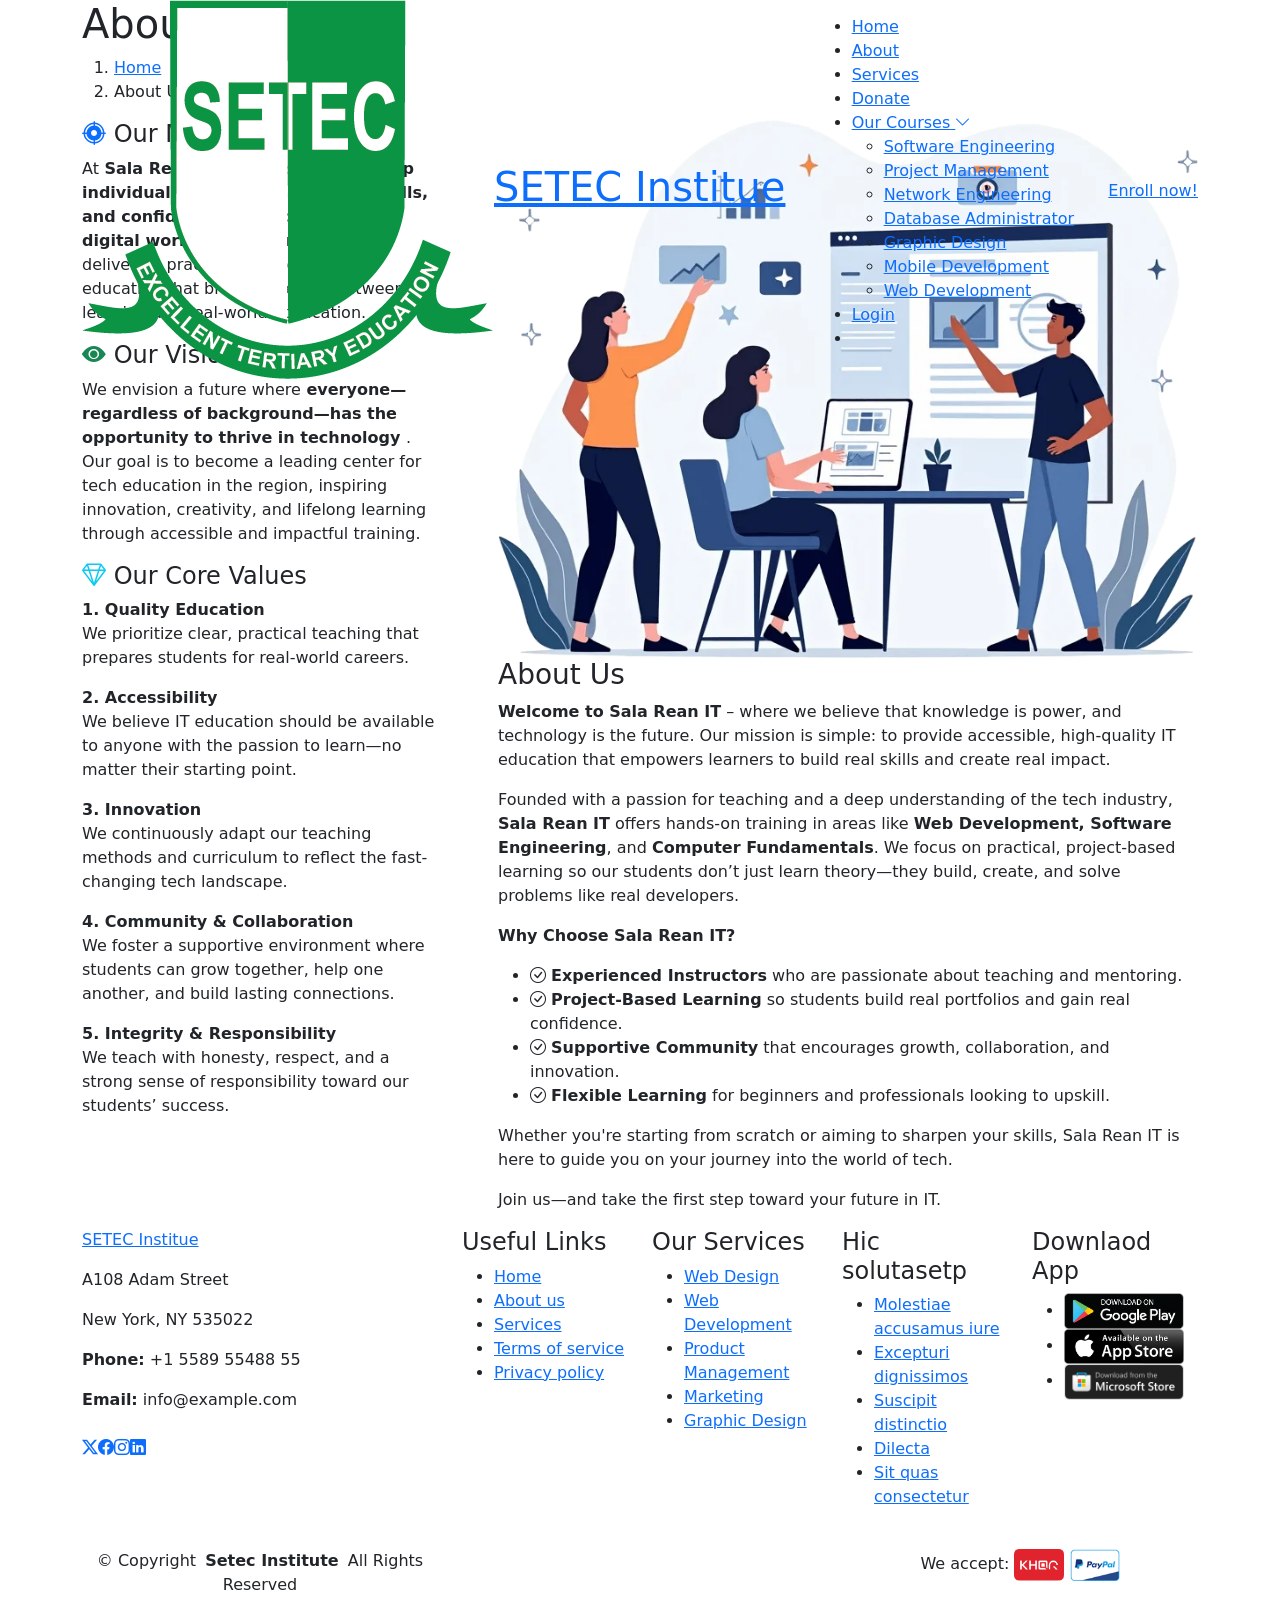
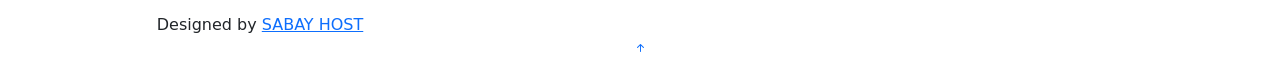
==== about.html @ 12ad705a "about.html: add about page" ====
<!DOCTYPE html>
<html lang="en">

<head>
  <meta charset="utf-8">
  <meta content="width=device-width, initial-scale=1.0" name="viewport">
  <title>Service Details - iLanding Bootstrap Template</title>
  <meta name="description" content="">
  <meta name="keywords" content="">

  <!-- Favicons -->
  <link href="assets/img/favicon.png" rel="icon">
  <link href="assets/img/apple-touch-icon.png" rel="apple-touch-icon">

  <!-- Fonts -->
  <link href="https://fonts.googleapis.com" rel="preconnect">
  <link href="https://fonts.gstatic.com" rel="preconnect" crossorigin>
  <link
    href="https://fonts.googleapis.com/css2?family=Roboto:ital,wght@0,100;0,300;0,400;0,500;0,700;0,900;1,100;1,300;1,400;1,500;1,700;1,900&family=Inter:wght@100;200;300;400;500;600;700;800;900&family=Nunito:ital,wght@0,200;0,300;0,400;0,500;0,600;0,700;0,800;0,900;1,200;1,300;1,400;1,500;1,600;1,700;1,800;1,900&display=swap"
    rel="stylesheet">

  <!-- Vendor CSS Files -->
  <link href="assets/vendor/bootstrap/css/bootstrap.min.css" rel="stylesheet">
  <link href="assets/vendor/bootstrap-icons/bootstrap-icons.css" rel="stylesheet">
  <link href="assets/vendor/aos/aos.css" rel="stylesheet">
  <link href="assets/vendor/glightbox/css/glightbox.min.css" rel="stylesheet">
  <link href="assets/vendor/swiper/swiper-bundle.min.css" rel="stylesheet">

  <!-- Main CSS File -->
  <link href="assets/css/main.css" rel="stylesheet">
  <link href="assets/css/project.css" rel="stylesheet" />

  <!-- =======================================================
  * Template Name: iLanding
  * Template URL: https://bootstrapmade.com/ilanding-bootstrap-landing-page-template/
  * Updated: Nov 12 2024 with Bootstrap v5.3.3
  * Author: BootstrapMade.com
  * License: https://bootstrapmade.com/license/
  ======================================================== -->
</head>

<body class="service-details-page">

  <header></header>

  <main class="main service-details section">
    <div class="page-title light-background">
      <div class="container">
        <h1>About Us</h1>
        <nav class="breadcrumbs">
          <ol>
            <li><a href="/">Home</a></li>
            <li class="current">About Us</li>
          </ol>
        </nav>
      </div>
    </div>

    <section id="service-details" class="service-details section">
      <div class="container">
        <div class="row gy-5">
          <div class="col-lg-4 aos-init aos-animate" data-aos="fade-up" data-aos-delay="100">
            <div class="service-box">
              <h4><i class="bi bi-crosshair2 text-primary"></i> Our Mission</h4>
              <div class="services-list">
                <p>
                  At<b> Sala Rean IT</b>, our mission is to <b>equip individuals
                    with the knowledge, skills, and confidence to succeed in the
                    digital world</b>. We are committed to delivering practical,
                  high-quality IT education that bridges the gap between
                  learning and real-world application.
                </p>
              </div>
            </div>

            <div class="service-box">
              <h4><i class="bi bi-eye-fill text-success"></i> Our Vision</h4>
              <div class="services-list">
                <p>
                  We envision a future where<b> everyone—regardless of background—has the opportunity to
                    thrive in technology
                  </b>. Our goal is to become a leading center for tech education in the
                  region, inspiring innovation, creativity, and lifelong
                  learning through accessible and impactful training.
                </p>
              </div>
            </div>
            <div class="service-box">
              <h4><i class="bi bi-gem text-info"></i> Our Core Values</h4>
              <div class="services-list">
                <p><b> 1. Quality Education</b> <br>
                  We prioritize clear, practical teaching that prepares students for real-world careers.
                </p>
                <p><b> 2. Accessibility</b> <br>
                  We believe IT education should be available to anyone with the passion to learn—no matter their
                  starting point.
                </p>
                <p><b> 3. Innovation</b> <br>
                  We continuously adapt our teaching methods and curriculum to reflect the fast-changing tech landscape.
                </p>
                <p><b> 4. Community &amp; Collaboration</b> <br>
                  We foster a supportive environment where students can grow together, help one another, and build
                  lasting connections.
                </p>
                <p><b> 5. Integrity &amp; Responsibility</b> <br>
                  We teach with honesty, respect, and a strong sense of responsibility toward our students’ success.
                </p>
              </div>
            </div>
          </div>

          <div class="col-lg-8 ps-lg-5 aos-init aos-animate" data-aos="fade-up" data-aos-delay="200"><img
              src="assets/img/illustration-1.webp" alt="" class="img-fluid services-img">
            <h3>About Us</h3>
            <p><b>Welcome to Sala Rean IT</b> – where we believe that knowledge is power, and technology is the future.
              Our mission is simple: to provide accessible, high-quality IT education that empowers learners to build
              real skills and create real impact.
            </p>
            <p>
              Founded with a passion for teaching and a deep understanding of the tech industry,
              <b> Sala Rean IT</b> offers hands-on training in areas like <b>Web Development, Software Engineering</b>,
              and <b>Computer Fundamentals</b>. We focus on practical, project-based learning
              so our students don’t just learn theory—they build, create, and solve problems like real developers.
            </p>
            <p class="fw-semibold">
              Why Choose Sala Rean IT?
            </p>
            <ul>
              <li><i class="bi bi-check-circle"></i> <span><b>Experienced Instructors</b> who are passionate about
                  teaching and mentoring. </span></li>
              <li><i class="bi bi-check-circle"></i> <span><b>Project-Based Learning</b> so students build real
                  portfolios and gain real confidence.</span></li>
              <li><i class="bi bi-check-circle"></i> <span><b>Supportive Community</b> that encourages growth,
                  collaboration, and innovation.</span></li>
              <li><i class="bi bi-check-circle"></i> <span><b>Flexible Learning</b> for beginners and professionals
                  looking to upskill.</span></li>
            </ul>
            <p>
              Whether you're starting from scratch or aiming to sharpen your skills, Sala Rean IT is here to guide you
              on your journey into the world of tech.
            </p>
            <p>
              Join us—and take the first step toward your future in IT.
            </p>
          </div>
        </div>
      </div>
    </section>
  </main>

  <footer></footer>

  <!-- Scroll Top -->
  <a href="#" id="scroll-top" class="scroll-top d-flex align-items-center justify-content-center"><i
      class="bi bi-arrow-up-short"></i></a>

  <!-- Vendor JS Files -->
  <script src="assets/vendor/bootstrap/js/bootstrap.bundle.min.js"></script>
  <script src="assets/vendor/php-email-form/validate.js"></script>
  <script src="assets/vendor/aos/aos.js"></script>
  <script src="assets/vendor/glightbox/js/glightbox.min.js"></script>
  <script src="assets/vendor/swiper/swiper-bundle.min.js"></script>
  <script src="assets/vendor/purecounter/purecounter_vanilla.js"></script>

  <!-- Main JS File -->
  <script src="assets/js/main.js"></script>
  <script type="module" src="components/component.js"></script>

</body>

</html>
---- assets/css/main.css ----
/**
* Template Name: iLanding
* Template URL: https://bootstrapmade.com/ilanding-bootstrap-landing-page-template/
* Updated: Nov 12 2024 with Bootstrap v5.3.3
* Author: BootstrapMade.com
* License: https://bootstrapmade.com/license/
*/

/*--------------------------------------------------------------
# Font & Color Variables
# Help: https://bootstrapmade.com/color-system/
--------------------------------------------------------------*/
/* Fonts */
:root {
  --default-font: "Roboto",  system-ui, -apple-system, "Segoe UI", Roboto, "Helvetica Neue", Arial, "Noto Sans", "Liberation Sans", sans-serif, "Apple Color Emoji", "Segoe UI Emoji", "Segoe UI Symbol", "Noto Color Emoji";
  --heading-font: "Nunito",  sans-serif;
  --nav-font: "Inter",  sans-serif;
}

/* Global Colors - The following color variables are used throughout the website. Updating them here will change the color scheme of the entire website */
:root { 
  --background-color: #ffffff; /* Background color for the entire website, including individual sections */
  --default-color: #212529; /* Default color used for the majority of the text content across the entire website */
  --heading-color: #2d465e; /* Color for headings, subheadings and title throughout the website */
  --accent-color: #0d83fd; /* Accent color that represents your brand on the website. It's used for buttons, links, and other elements that need to stand out */
  --surface-color: #ffffff; /* The surface color is used as a background of boxed elements within sections, such as cards, icon boxes, or other elements that require a visual separation from the global background. */
  --contrast-color: #ffffff; /* Contrast color for text, ensuring readability against backgrounds of accent, heading, or default colors. */
}

/* Nav Menu Colors - The following color variables are used specifically for the navigation menu. They are separate from the global colors to allow for more customization options */
:root {
  --nav-color: #212529;  /* The default color of the main navmenu links */
  --nav-hover-color: #0d83fd; /* Applied to main navmenu links when they are hovered over or active */
  --nav-mobile-background-color: #ffffff; /* Used as the background color for mobile navigation menu */
  --nav-dropdown-background-color: #ffffff; /* Used as the background color for dropdown items that appear when hovering over primary navigation items */
  --nav-dropdown-color: #212529; /* Used for navigation links of the dropdown items in the navigation menu. */
  --nav-dropdown-hover-color: #0d83fd; /* Similar to --nav-hover-color, this color is applied to dropdown navigation links when they are hovered over. */
}

/* Color Presets - These classes override global colors when applied to any section or element, providing reuse of the sam color scheme. */

.light-background {
  --background-color: #f3f9ff;
  --surface-color: #ffffff;
}

.dark-background {
  --background-color: #0d83fd;
  --default-color: #ffffff;
  --heading-color: #ffffff;
  --surface-color: #409dfd;
  --contrast-color: #ffffff;
}

/* Smooth scroll */
:root {
  scroll-behavior: smooth;
}

/*--------------------------------------------------------------
# General Styling & Shared Classes
--------------------------------------------------------------*/
body {
  color: var(--default-color);
  background-color: var(--background-color);
  font-family: var(--default-font);
}

a {
  color: var(--accent-color);
  text-decoration: none;
  transition: 0.3s;
}

a:hover {
  color: color-mix(in srgb, var(--accent-color), transparent 25%);
  text-decoration: none;
}

h1,
h2,
h3,
h4,
h5,
h6 {
  color: var(--heading-color);
  font-family: var(--heading-font);
}

/* PHP Email Form Messages
------------------------------*/
.php-email-form .error-message {
  display: none;
  background: #df1529;
  color: #ffffff;
  text-align: left;
  padding: 15px;
  margin-bottom: 24px;
  font-weight: 600;
}

.php-email-form .sent-message {
  display: none;
  color: #ffffff;
  background: #059652;
  text-align: center;
  padding: 15px;
  margin-bottom: 24px;
  font-weight: 600;
}

.php-email-form .loading {
  display: none;
  background: var(--surface-color);
  text-align: center;
  padding: 15px;
  margin-bottom: 24px;
}

.php-email-form .loading:before {
  content: "";
  display: inline-block;
  border-radius: 50%;
  width: 24px;
  height: 24px;
  margin: 0 10px -6px 0;
  border: 3px solid var(--accent-color);
  border-top-color: var(--surface-color);
  animation: php-email-form-loading 1s linear infinite;
}

@keyframes php-email-form-loading {
  0% {
    transform: rotate(0deg);
  }

  100% {
    transform: rotate(360deg);
  }
}

/*--------------------------------------------------------------
# Global Header
--------------------------------------------------------------*/
.header {
  --background-color: rgba(255, 255, 255, 0);
  color: var(--default-color);
  background-color: var(--background-color);
  padding: 20px 0;
  transition: all 0.5s;
  z-index: 997;
}

.header .header-container {
  background: var(--surface-color);
  border-radius: 50px;
  padding: 5px 25px;
  box-shadow: 0px 2px 15px rgba(0, 0, 0, 0.1);
}

.scrolled .header .header-container {
  background: color-mix(in srgb, var(--surface-color), transparent 5%);
}

.header .logo {
  line-height: 1;
  padding-left: 5px;
}

.header .logo img {
  max-height: 36px;
  margin-right: 8px;
}

.header .logo h1 {
  font-size: 24px;
  margin: 0;
  font-weight: 500;
  color: var(--heading-color);
}

.header .btn-getstarted,
.header .btn-getstarted:focus {
  color: var(--contrast-color);
  background: var(--accent-color);
  font-size: 14px;
  padding: 8px 20px;
  margin: 0 0 0 30px;
  border-radius: 50px;
  transition: 0.3s;
}

.header .btn-getstarted:hover,
.header .btn-getstarted:focus:hover {
  color: var(--contrast-color);
  background: color-mix(in srgb, var(--accent-color), transparent 15%);
}

@media (max-width: 1200px) {
  .header {
    padding-top: 10px;
  }

  .header .header-container {
    margin-left: 10px;
    margin-right: 10px;
    padding: 10px 5px 10px 15px;
  }

  .header .logo {
    order: 1;
  }

  .header .btn-getstarted {
    order: 2;
    margin: 0 10px 0 0;
    padding: 6px 15px;
  }

  .header .navmenu {
    order: 3;
  }
}

/*--------------------------------------------------------------
# Navigation Menu
--------------------------------------------------------------*/
/* Navmenu - Desktop */
@media (min-width: 1200px) {
  .navmenu {
    padding: 0;
  }

  .navmenu ul {
    margin: 0;
    padding: 0;
    display: flex;
    list-style: none;
    align-items: center;
  }

  .navmenu li {
    position: relative;
  }

  .navmenu a,
  .navmenu a:focus {
    color: var(--nav-color);
    padding: 18px 15px;
    font-size: 16px;
    font-family: var(--nav-font);
    font-weight: 400;
    display: flex;
    align-items: center;
    justify-content: space-between;
    white-space: nowrap;
    transition: 0.3s;
  }

  .navmenu a i,
  .navmenu a:focus i {
    font-size: 12px;
    line-height: 0;
    margin-left: 5px;
    transition: 0.3s;
  }

  .navmenu li:last-child a {
    padding-right: 0;
  }

  .navmenu li:hover>a,
  .navmenu .active,
  .navmenu .active:focus {
    color: var(--nav-hover-color);
  }

  .navmenu .dropdown ul {
    margin: 0;
    padding: 10px 0;
    background: var(--nav-dropdown-background-color);
    display: block;
    position: absolute;
    visibility: hidden;
    left: 14px;
    top: 130%;
    opacity: 0;
    transition: 0.3s;
    border-radius: 4px;
    z-index: 99;
    box-shadow: 0px 0px 30px rgba(0, 0, 0, 0.1);
  }

  .navmenu .dropdown ul li {
    min-width: 200px;
  }

  .navmenu .dropdown ul a {
    padding: 10px 20px;
    font-size: 15px;
    text-transform: none;
    color: var(--nav-dropdown-color);
  }

  .navmenu .dropdown ul a i {
    font-size: 12px;
  }

  .navmenu .dropdown ul a:hover,
  .navmenu .dropdown ul .active:hover,
  .navmenu .dropdown ul li:hover>a {
    color: var(--nav-dropdown-hover-color);
  }

  .navmenu .dropdown:hover>ul {
    opacity: 1;
    top: 100%;
    visibility: visible;
  }

  .navmenu .dropdown .dropdown ul {
    top: 0;
    left: -90%;
    visibility: hidden;
  }

  .navmenu .dropdown .dropdown:hover>ul {
    opacity: 1;
    top: 0;
    left: -100%;
    visibility: visible;
  }
}

/* Navmenu - Mobile */
@media (max-width: 1199px) {
  .mobile-nav-toggle {
    color: var(--nav-color);
    font-size: 28px;
    line-height: 0;
    margin-right: 10px;
    cursor: pointer;
    transition: color 0.3s;
  }

  .navmenu {
    padding: 0;
    z-index: 9997;
  }

  .navmenu ul {
    display: none;
    list-style: none;
    position: absolute;
    inset: 60px 20px 20px 20px;
    padding: 10px 0;
    margin: 0;
    border-radius: 6px;
    background-color: var(--nav-mobile-background-color);
    overflow-y: auto;
    transition: 0.3s;
    z-index: 9998;
    box-shadow: 0px 0px 30px rgba(0, 0, 0, 0.1);
  }

  .navmenu a,
  .navmenu a:focus {
    color: var(--nav-dropdown-color);
    padding: 10px 20px;
    font-family: var(--nav-font);
    font-size: 17px;
    font-weight: 500;
    display: flex;
    align-items: center;
    justify-content: space-between;
    white-space: nowrap;
    transition: 0.3s;
  }

  .navmenu a i,
  .navmenu a:focus i {
    font-size: 12px;
    line-height: 0;
    margin-left: 5px;
    width: 30px;
    height: 30px;
    display: flex;
    align-items: center;
    justify-content: center;
    border-radius: 50%;
    transition: 0.3s;
    background-color: color-mix(in srgb, var(--accent-color), transparent 90%);
  }

  .navmenu a i:hover,
  .navmenu a:focus i:hover {
    background-color: var(--accent-color);
    color: var(--contrast-color);
  }

  .navmenu a:hover,
  .navmenu .active,
  .navmenu .active:focus {
    color: var(--nav-dropdown-hover-color);
  }

  .navmenu .active i,
  .navmenu .active:focus i {
    background-color: var(--accent-color);
    color: var(--contrast-color);
    transform: rotate(180deg);
  }

  .navmenu .dropdown ul {
    position: static;
    display: none;
    z-index: 99;
    padding: 10px 0;
    margin: 10px 20px;
    background-color: var(--nav-dropdown-background-color);
    border: 1px solid color-mix(in srgb, var(--default-color), transparent 90%);
    box-shadow: none;
    transition: all 0.5s ease-in-out;
  }

  .navmenu .dropdown ul ul {
    background-color: rgba(33, 37, 41, 0.1);
  }

  .navmenu .dropdown>.dropdown-active {
    display: block;
    background-color: rgba(33, 37, 41, 0.03);
  }

  .mobile-nav-active {
    overflow: hidden;
  }

  .mobile-nav-active .mobile-nav-toggle {
    color: #fff;
    position: absolute;
    font-size: 32px;
    top: 15px;
    right: 15px;
    margin-right: 0;
    z-index: 9999;
  }

  .mobile-nav-active .navmenu {
    position: fixed;
    overflow: hidden;
    inset: 0;
    background: rgba(33, 37, 41, 0.8);
    transition: 0.3s;
  }

  .mobile-nav-active .navmenu>ul {
    display: block;
  }
}

/*--------------------------------------------------------------
# Global Footer
--------------------------------------------------------------*/
.footer {
  color: var(--default-color);
  background-color: var(--background-color);
  font-size: 14px;
  position: relative;
}

.footer .footer-top {
  padding-top: 50px;
}

.footer .footer-about .logo {
  line-height: 1;
  margin-bottom: 25px;
}

.footer .footer-about .logo img {
  max-height: 40px;
  margin-right: 6px;
}

.footer .footer-about .logo span {
  color: var(--heading-color);
  font-family: var(--heading-font);
  font-size: 26px;
  font-weight: 700;
  letter-spacing: 1px;
}

.footer .footer-about p {
  font-size: 14px;
  font-family: var(--heading-font);
}

.footer .social-links a {
  display: flex;
  align-items: center;
  justify-content: center;
  width: 40px;
  height: 40px;
  border-radius: 50%;
  border: 1px solid color-mix(in srgb, var(--default-color), transparent 50%);
  font-size: 16px;
  color: color-mix(in srgb, var(--default-color), transparent 20%);
  margin-right: 10px;
  transition: 0.3s;
}

.footer .social-links a:hover {
  color: var(--accent-color);
  border-color: var(--accent-color);
}

.footer h4 {
  font-size: 16px;
  font-weight: bold;
  position: relative;
  padding-bottom: 12px;
}

.footer .footer-links {
  margin-bottom: 30px;
}

.footer .footer-links ul {
  list-style: none;
  padding: 0;
  margin: 0;
}

.footer .footer-links ul i {
  padding-right: 2px;
  font-size: 12px;
  line-height: 0;
}

.footer .footer-links ul li {
  padding: 10px 0;
  display: flex;
  align-items: center;
}

.footer .footer-links ul li:first-child {
  padding-top: 0;
}

.footer .footer-links ul a {
  color: color-mix(in srgb, var(--default-color), transparent 30%);
  display: inline-block;
  line-height: 1;
}

.footer .footer-links ul a:hover {
  color: var(--accent-color);
}

.footer .footer-contact p {
  margin-bottom: 5px;
}

.footer .copyright {
  padding: 25px 0;
  border-top: 1px solid color-mix(in srgb, var(--default-color), transparent 90%);
}

.footer .copyright p {
  margin-bottom: 0;
}

.footer .credits {
  margin-top: 8px;
  font-size: 13px;
}

/*--------------------------------------------------------------
# Scroll Top Button
--------------------------------------------------------------*/
.scroll-top {
  position: fixed;
  visibility: hidden;
  opacity: 0;
  right: 15px;
  bottom: -15px;
  z-index: 99999;
  background-color: var(--accent-color);
  width: 44px;
  height: 44px;
  border-radius: 50px;
  transition: all 0.4s;
}

.scroll-top i {
  font-size: 24px;
  color: var(--contrast-color);
  line-height: 0;
}

.scroll-top:hover {
  background-color: color-mix(in srgb, var(--accent-color), transparent 20%);
  color: var(--contrast-color);
}

.scroll-top.active {
  visibility: visible;
  opacity: 1;
  bottom: 15px;
}

/*--------------------------------------------------------------
# Disable aos animation delay on mobile devices
--------------------------------------------------------------*/
@media screen and (max-width: 768px) {
  [data-aos-delay] {
    transition-delay: 0 !important;
  }
}

/*--------------------------------------------------------------
# Global Page Titles & Breadcrumbs
--------------------------------------------------------------*/
.page-title {
  color: var(--default-color);
  background-color: var(--background-color);
  padding: 170px 0 80px 0;
  text-align: center;
  position: relative;
}

.page-title h1 {
  font-size: 42px;
  font-weight: 700;
  margin-bottom: 10px;
}

.page-title .breadcrumbs ol {
  display: flex;
  flex-wrap: wrap;
  list-style: none;
  justify-content: center;
  padding: 0;
  margin: 0;
  font-size: 16px;
  font-weight: 400;
}

.page-title .breadcrumbs ol li+li {
  padding-left: 10px;
}

.page-title .breadcrumbs ol li+li::before {
  content: "/";
  display: inline-block;
  padding-right: 10px;
  color: color-mix(in srgb, var(--default-color), transparent 70%);
}

/*--------------------------------------------------------------
# Global Sections
--------------------------------------------------------------*/
section,
.section {
  color: var(--default-color);
  background-color: var(--background-color);
  padding: 60px 0;
  scroll-margin-top: 90px;
  overflow: clip;
}

@media (max-width: 1199px) {

  section,
  .section {
    scroll-margin-top: 66px;
  }
}

/*--------------------------------------------------------------
# Global Section Titles
--------------------------------------------------------------*/
.section-title {
  text-align: center;
  padding-bottom: 60px;
  position: relative;
}

.section-title h2 {
  font-size: 32px;
  font-weight: 700;
  margin-bottom: 20px;
  padding-bottom: 20px;
  position: relative;
}

.section-title h2:after {
  content: "";
  position: absolute;
  display: block;
  width: 50px;
  height: 3px;
  background: var(--accent-color);
  left: 0;
  right: 0;
  bottom: 0;
  margin: auto;
}

.section-title p {
  margin-bottom: 0;
}

/*--------------------------------------------------------------
# Hero Section
--------------------------------------------------------------*/
.hero {
  position: relative;
  padding-top: 160px;
  background: linear-gradient(135deg, color-mix(in srgb, var(--accent-color), transparent 95%) 50%, color-mix(in srgb, var(--accent-color), transparent 98%) 25%, transparent 50%);
}

.hero::before {
  content: "";
  position: absolute;
  top: 0;
  left: 0;
  width: 100%;
  height: 100%;
  background: radial-gradient(circle at 90% 10%, color-mix(in srgb, var(--accent-color), transparent 92%), transparent 40%);
  pointer-events: none;
}

.hero .hero-content {
  position: relative;
  z-index: 1;
}

.hero .hero-content h1 {
  font-size: 3.5rem;
  font-weight: 700;
  line-height: 1.2;
  margin-bottom: 1.5rem;
}

.hero .hero-content h1 .accent-text {
  color: var(--accent-color);
}

@media (max-width: 992px) {
  .hero .hero-content {
    text-align: center;
    margin-bottom: 3rem;
  }

  .hero .hero-content h1 {
    font-size: 2.5rem;
  }

  .hero .hero-content .hero-buttons {
    justify-content: center;
  }
}

@media (max-width: 575px) {
  .hero .hero-content h1 {
    font-size: 2rem;
  }
}

.hero .company-badge {
  display: inline-flex;
  align-items: center;
  padding: 0.5rem 1rem;
  background-color: color-mix(in srgb, var(--accent-color), transparent 92%);
  border-radius: 50px;
  color: var(--accent-color);
  font-weight: 500;
}

.hero .company-badge i {
  font-size: 1.25rem;
}

.hero .btn-primary {
  background-color: var(--accent-color);
  border-color: var(--accent-color);
  color: var(--contrast-color);
  padding: 0.75rem 2.5rem;
  border-radius: 50px;
  font-weight: 500;
  transition: all 0.3s ease;
}

.hero .btn-primary:hover {
  background-color: color-mix(in srgb, var(--accent-color), black 20%);
  border-color: color-mix(in srgb, var(--accent-color), black 20%);
}

.hero .btn-link {
  color: var(--heading-color);
  text-decoration: none;
  font-weight: 500;
  transition: all 0.3s ease;
}

.hero .btn-link:hover {
  color: var(--accent-color);
}

.hero .btn-link i {
  font-size: 1.5rem;
  vertical-align: middle;
}

.hero .hero-image {
  position: relative;
  text-align: center;
  z-index: 1;
}

.hero .hero-image img {
  max-width: 100%;
  height: auto;
}

.hero .customers-badge {
  position: absolute;
  bottom: 10px;
  right: 30px;
  background-color: var(--surface-color);
  padding: 1rem;
  border-radius: 10px;
  box-shadow: 0 5px 20px rgba(0, 0, 0, 0.1);
  max-width: 300px;
  animation: float-badge 3s ease-in-out infinite;
  will-change: transform;
}

.hero .customers-badge .customer-avatars {
  display: flex;
  align-items: center;
  margin-bottom: 0.5rem;
}

.hero .customers-badge .avatar {
  width: 35px;
  height: 35px;
  border-radius: 50%;
  border: 2px solid var(--surface-color);
  margin-left: -8px;
}

.hero .customers-badge .avatar:first-child {
  margin-left: 0;
}

.hero .customers-badge .avatar.more {
  background-color: var(--accent-color);
  color: var(--contrast-color);
  display: flex;
  align-items: center;
  justify-content: center;
  font-size: 0.75rem;
  font-weight: 600;
}

.hero .customers-badge p {
  font-size: 0.875rem;
  color: color-mix(in srgb, var(--default-color), transparent 40%);
}

@media (max-width: 992px) {
  .hero .customers-badge {
    position: static;
    margin: 1rem auto;
    max-width: 250px;
  }
}

.hero .stats-row {
  position: relative;
  z-index: 1;
  margin-top: 5rem;
  background-color: var(--surface-color);
  border-radius: 20px;
  box-shadow: 0 5px 15px rgba(0, 0, 0, 0.05);
  padding-bottom: 2rem;
}

.hero .stat-item {
  display: flex;
  align-items: center;
  gap: 1rem;
  padding: 2rem;
}

.hero .stat-item .stat-icon {
  flex-shrink: 0;
  width: 64px;
  height: 64px;
  display: flex;
  align-items: center;
  justify-content: center;
  background-color: color-mix(in srgb, var(--accent-color), transparent 92%);
  border-radius: 50px;
  transition: 0.3s;
}

.hero .stat-item .stat-icon i {
  font-size: 1.5rem;
  color: var(--accent-color);
}

.hero .stat-item:hover .stat-icon {
  background-color: var(--accent-color);
}

.hero .stat-item:hover .stat-icon i {
  color: var(--contrast-color);
}

.hero .stat-item .stat-content {
  flex-grow: 1;
}

.hero .stat-item .stat-content h4 {
  font-size: 1.25rem;
  margin-bottom: 0.25rem;
  font-weight: 600;
}

.hero .stat-item .stat-content p {
  font-size: 0.875rem;
  color: color-mix(in srgb, var(--default-color), transparent 40%);
  margin: 0;
}

@media (max-width: 575px) {
  .hero .stat-item {
    padding: 1.5rem;
  }
}

@keyframes float-badge {
  0% {
    transform: translateY(0);
  }

  50% {
    transform: translateY(-10px);
  }

  100% {
    transform: translateY(0);
  }
}

/*--------------------------------------------------------------
# About Section
--------------------------------------------------------------*/
.about .about-meta {
  color: var(--accent-color);
  font-weight: 600;
  margin-bottom: 1rem;
  display: inline-block;
}

.about .about-title {
  font-size: 1.75rem;
  margin-bottom: 1rem;
  line-height: 1.2;
  font-weight: 700;
}

@media (max-width: 992px) {
  .about .about-title {
    font-size: 2rem;
  }
}

.about .about-description {
  margin-bottom: 2rem;
  color: color-mix(in srgb, var(--default-color), transparent 20%);
}

.about .feature-list-wrapper {
  margin-bottom: 2rem;
}

.about .feature-list {
  list-style: none;
  padding: 0;
  margin: 0;
}

.about .feature-list li {
  display: flex;
  align-items: center;
  gap: 0.75rem;
  margin-bottom: 1rem;
  font-size: 1rem;
}

.about .feature-list li i {
  color: var(--accent-color);
  font-size: 1.25rem;
}

.about .profile .profile-image {
  width: 60px;
  height: 60px;
  border-radius: 50%;
  object-fit: cover;
}

.about .profile .profile-name {
  font-size: 1.125rem;
  margin: 0;
}

.about .profile .profile-position {
  color: var(--accent-color);
  margin: 0;
  font-size: 0.875rem;
}

.about .contact-info {
  padding: 1rem 1.5rem;
  background-color: var(--surface-color);
  border-radius: 0.5rem;
  box-shadow: 0 0 15px rgba(0, 0, 0, 0.06);
}

.about .contact-info i {
  color: var(--accent-color);
  font-size: 1.5rem;
}

.about .contact-info .contact-label {
  color: color-mix(in srgb, var(--default-color), transparent 30%);
  font-size: 0.875rem;
  margin: 0;
}

.about .contact-info .contact-number {
  font-weight: 600;
  margin: 0;
}

.about .image-wrapper {
  position: relative;
}

@media (max-width: 992px) {
  .about .image-wrapper {
    padding-left: 0;
    margin-top: 3rem;
    display: flex;
    flex-direction: column;
    gap: 2rem;
  }
}

@media (max-width: 992px) {
  .about .image-wrapper .images {
    display: flex;
    flex-direction: column;
    gap: 1.5rem;
  }
}

@media (max-width: 992px) {
  .about .image-wrapper .main-image {
    margin-left: 0;
  }
}

.about .image-wrapper .small-image {
  position: absolute;
  top: 20%;
  left: -10%;
  width: 45%;
  border: 8px solid var(--surface-color);
}

@media (max-width: 992px) {
  .about .image-wrapper .small-image {
    position: static;
    width: 100%;
    margin: 0 auto;
    border: 0;
  }
}

.about .image-wrapper .experience-badge {
  position: absolute;
  bottom: 5%;
  right: 5%;
  background-color: var(--accent-color);
  color: var(--contrast-color);
  padding: 1.5rem;
  border-radius: 0.5rem;
  text-align: center;
  min-width: 200px;
  animation: experience-float 3s ease-in-out infinite;
}

@media (max-width: 992px) {
  .about .image-wrapper .experience-badge {
    position: static;
    width: fit-content;
    margin: 0 auto;
  }
}

.about .image-wrapper .experience-badge h3 {
  color: var(--contrast-color);
  font-size: 2.5rem;
  margin: 0;
  line-height: 0.5;
}

.about .image-wrapper .experience-badge h3 span {
  font-size: 1rem;
  display: inline-block;
  margin-left: 0.25rem;
}

.about .image-wrapper .experience-badge p {
  margin: 0.5rem 0 0;
  font-size: 0.875rem;
}

@keyframes experience-float {
  0% {
    transform: translateY(0);
  }

  50% {
    transform: translateY(-10px);
  }

  100% {
    transform: translateY(0);
  }
}

/*--------------------------------------------------------------
# Features Section
--------------------------------------------------------------*/
.features .nav-tabs {
  border: 0;
  background-color: color-mix(in srgb, var(--default-color), transparent 96%);
  display: inline-flex;
  align-items: center;
  justify-content: center;
  border-radius: 50px;
  padding: 6px;
  width: auto;
}

.features .nav-item {
  margin: 0;
  padding: 0 5px 0 0;
}

.features .nav-item:last-child {
  padding-right: 0;
}

.features .nav-link {
  background-color: none;
  color: var(--heading-color);
  padding: 10px 30px;
  transition: 0.3s;
  border-radius: 50px;
  display: flex;
  align-items: center;
  justify-content: center;
  cursor: pointer;
  height: 100%;
  border: 0;
  margin: 0;
}

@media (max-width: 468px) {
  .features .nav-link {
    padding: 8px 20px;
  }
}

.features .nav-link i {
  padding-right: 15px;
  font-size: 48px;
}

.features .nav-link h4 {
  font-size: 14px;
  font-weight: 500;
  margin: 0;
}

.features .nav-link:hover {
  border-color: color-mix(in srgb, var(--default-color), transparent 80%);
}

.features .nav-link:hover h4 {
  color: var(--accent-color);
}

.features .nav-link.active {
  background-color: var(--accent-color);
  border-color: var(--accent-color);
}

.features .nav-link.active h4 {
  color: var(--contrast-color);
}

.features .tab-content {
  margin-top: 30px;
}

.features .tab-pane h3 {
  color: var(--heading-color);
  font-weight: 700;
  font-size: 32px;
  position: relative;
  margin-bottom: 20px;
  padding-bottom: 20px;
}

.features .tab-pane h3:after {
  content: "";
  position: absolute;
  display: block;
  width: 60px;
  height: 3px;
  background: var(--accent-color);
  left: 0;
  bottom: 0;
}

.features .tab-pane ul {
  list-style: none;
  padding: 0;
}

.features .tab-pane ul li {
  padding-top: 10px;
}

.features .tab-pane ul i {
  font-size: 20px;
  padding-right: 4px;
  color: var(--accent-color);
}

.features .tab-pane p:last-child {
  margin-bottom: 0;
}

/*--------------------------------------------------------------
# Features Cards Section
--------------------------------------------------------------*/
.features-cards {
  --default-color: #555;
  --heading-color: #333;
}

.features-cards .feature-box {
  height: 100%;
  padding: 40px 30px;
  border-radius: 10px;
}

.features-cards .feature-box i {
  font-size: 44px;
  display: inline-block;
  line-height: 0;
  color: var(--accent-color);
  margin-bottom: 20px;
}

.features-cards .feature-box h4 {
  font-size: 20px;
  font-weight: 700;
  margin: 0 0 10px 0;
}

.features-cards .feature-box p {
  font-size: 15px;
  margin-bottom: 0;
}

.features-cards .feature-box.orange {
  background-color: #fff3e2;
}

.features-cards .feature-box.orange i {
  color: #edb86e;
}

.features-cards .feature-box.blue {
  background-color: #deedfd;
}

.features-cards .feature-box.blue i {
  color: #20a5f8;
}

.features-cards .feature-box.green {
  background-color: #d5f1e4;
}

.features-cards .feature-box.green i {
  color: #48c88a;
}

.features-cards .feature-box.red {
  background-color: #fdeded;
}

.features-cards .feature-box.red i {
  color: #f28484;
}

/*--------------------------------------------------------------
# Features 2 Section
--------------------------------------------------------------*/
.features-2 .feature-item .feature-icon {
  width: 60px;
  height: 60px;
  display: flex;
  align-items: center;
  justify-content: center;
  border-radius: 50%;
  background-color: color-mix(in srgb, var(--accent-color), transparent 92%);
}

.features-2 .feature-item .feature-icon i {
  font-size: 24px;
  color: var(--accent-color);
}

.features-2 .feature-item .feature-content h3 {
  font-size: 20px;
  font-weight: 600;
  margin-bottom: 10px;
}

.features-2 .feature-item .feature-content p {
  color: color-mix(in srgb, var(--default-color), transparent 25%);
  font-size: 15px;
  margin-bottom: 0;
}

.features-2 .phone-mockup {
  position: relative;
  padding: 30px 0;
}

.features-2 .phone-mockup img {
  max-width: 300px;
  height: auto;
  filter: drop-shadow(0 5px 15px rgba(0, 0, 0, 0.1));
}

@media (max-width: 991.98px) {
  .features-2 .feature-item {
    text-align: center !important;
    margin-bottom: 2rem;
  }

  .features-2 .feature-item .d-flex {
    flex-direction: column;
    text-align: center;
    justify-content: center !important;
  }

  .features-2 .phone-mockup {
    margin: 3rem 0;
  }
}

/*--------------------------------------------------------------
# Call To Action Section
--------------------------------------------------------------*/
.call-to-action .container {
  background: var(--accent-color);
  color: var(--contrast-color);
  position: relative;
  overflow: hidden;
  border-radius: 1rem;
  padding: 4rem 2rem;
}

.call-to-action .content h2,
.call-to-action .content p {
  color: var(--contrast-color);
  position: relative;
  z-index: 2;
}

.call-to-action .btn-cta {
  background-color: color-mix(in srgb, var(--contrast-color) 15%, transparent);
  color: var(--contrast-color);
  padding: 12px 40px;
  border-radius: 50px;
  transition: all 0.3s ease;
  border: 2px solid var(--contrast-color);
  position: relative;
  z-index: 2;
}

.call-to-action .btn-cta:hover {
  background-color: var(--contrast-color);
  color: var(--accent-color);
}

.call-to-action .shape {
  position: absolute;
  pointer-events: none;
  z-index: 1;
}

.call-to-action .shape svg {
  width: 100%;
  height: 100%;
}

.call-to-action .shape svg path {
  fill: color-mix(in srgb, var(--contrast-color) 50%, transparent);
}

.call-to-action .shape-1 {
  width: 300px;
  height: 300px;
  top: -100px;
  right: -50px;
  opacity: 0.1;
  transform: rotate(45deg);
  animation: shapes-float 3s ease-in-out infinite;
}

.call-to-action .shape-2 {
  width: 200px;
  height: 200px;
  bottom: -50px;
  left: -50px;
  opacity: 0.15;
  transform: rotate(-15deg);
  animation: shapes-float 4s ease-in-out infinite;
}

.call-to-action .shape-3 {
  width: 150px;
  height: 150px;
  top: 20%;
  right: 15%;
  opacity: 0.08;
  transform: rotate(15deg);
}

.call-to-action .dots {
  position: absolute;
  pointer-events: none;
  z-index: 1;
  color: var(--contrast-color);
}

.call-to-action .dots svg {
  width: 100%;
  height: 100%;
}

.call-to-action .dots-1 {
  width: 200px;
  height: 200px;
  top: -30px;
  left: 10%;
  opacity: 0.1;
  transform: rotate(15deg);
  animation: shapes-float 4s ease-in-out infinite;
}

.call-to-action .dots-2 {
  width: 150px;
  height: 150px;
  bottom: 20px;
  right: 15%;
  opacity: 0.15;
  transform: rotate(-10deg);
}

@keyframes shapes-float {

  0%,
  100% {
    transform: scale(0.8) rotate(45deg) translateY(0);
  }

  50% {
    transform: scale(0.8) rotate(45deg) translateY(-20px);
  }
}

@media (max-width: 992px) {
  .call-to-action .container {
    padding: 3rem 1.5rem;
  }

  .call-to-action .shape-1 {
    width: 200px;
    height: 200px;
  }

  .call-to-action .shape-2 {
    width: 150px;
    height: 150px;
  }

  .call-to-action .shape-3 {
    width: 100px;
    height: 100px;
  }

  .call-to-action .dots-1 {
    width: 150px;
    height: 150px;
  }

  .call-to-action .dots-2 {
    width: 120px;
    height: 120px;
  }

  .call-to-action .dots-3 {
    width: 80px;
    height: 80px;
  }
}

@media (max-width: 575px) {
  .call-to-action .container {
    border-radius: 0;
  }
}

/*--------------------------------------------------------------
# Clients Section
--------------------------------------------------------------*/
.clients .swiper-slide img {
  opacity: 0.5;
  transition: 0.3s;
  filter: grayscale(100);
}

.clients .swiper-slide img:hover {
  filter: none;
  opacity: 1;
}

.clients .swiper-wrapper {
  height: auto;
}

.clients .swiper-pagination {
  margin-top: 20px;
  position: relative;
}

.clients .swiper-pagination .swiper-pagination-bullet {
  width: 12px;
  height: 12px;
  opacity: 1;
  background-color: color-mix(in srgb, var(--default-color), transparent 80%);
}

.clients .swiper-pagination .swiper-pagination-bullet-active {
  background-color: var(--accent-color);
}

/*--------------------------------------------------------------
# Testimonials Section
--------------------------------------------------------------*/
.testimonials .testimonial-item {
  background-color: var(--surface-color);
  box-shadow: 0px 2px 30px rgba(0, 0, 0, 0.08);
  padding: 30px;
  position: relative;
  height: 100%;
}

.testimonials .testimonial-item .testimonial-img {
  width: 90px;
  border-radius: 50px;
  border: 6px solid var(--background-color);
  float: left;
  margin: 0 10px 0 0;
}

.testimonials .testimonial-item h3 {
  font-size: 18px;
  font-weight: bold;
  margin: 10px 0 5px 0;
}

.testimonials .testimonial-item h4 {
  font-size: 14px;
  color: color-mix(in srgb, var(--default-color), transparent 20%);
  margin: 0;
}

.testimonials .testimonial-item .stars {
  margin: 10px 0;
}

.testimonials .testimonial-item .stars i {
  color: #ffc107;
  margin: 0 1px;
}

.testimonials .testimonial-item .quote-icon-left,
.testimonials .testimonial-item .quote-icon-right {
  color: color-mix(in srgb, var(--accent-color), transparent 50%);
  font-size: 26px;
  line-height: 0;
}

.testimonials .testimonial-item .quote-icon-left {
  display: inline-block;
  left: -5px;
  position: relative;
}

.testimonials .testimonial-item .quote-icon-right {
  display: inline-block;
  right: -5px;
  position: relative;
  top: 10px;
  transform: scale(-1, -1);
}

.testimonials .testimonial-item p {
  font-style: italic;
  margin: 15px 0 0 0;
  padding: 0;
}

/*--------------------------------------------------------------
# Stats Section
--------------------------------------------------------------*/
.stats .stats-item {
  padding: 30px;
  width: 100%;
}

.stats .stats-item span {
  color: var(--heading-color);
  font-size: 48px;
  display: block;
  font-weight: 700;
  margin-bottom: 20px;
  padding-bottom: 20px;
  position: relative;
}

.stats .stats-item span:after {
  content: "";
  position: absolute;
  display: block;
  width: 25px;
  height: 3px;
  background: var(--accent-color);
  left: 0;
  right: 0;
  bottom: 0;
  margin: auto;
}

.stats .stats-item p {
  color: color-mix(in srgb, var(--default-color), transparent 40%);
  padding: 0;
  margin: 0;
  font-family: var(--heading-font);
  font-weight: 500;
}

/*--------------------------------------------------------------
# Services Section
--------------------------------------------------------------*/
.services .service-card {
  height: 100%;
  padding: 30px;
  background: var(--surface-color);
  border-radius: 10px;
  transition: all 0.3s ease;
}

.services .service-card:hover {
  box-shadow: 0 0 15px rgba(0, 0, 0, 0.08);
}

.services .service-card:hover .icon {
  background: var(--accent-color);
  color: var(--contrast-color);
}

.services .service-card:hover .read-more {
  color: color-mix(in srgb, var(--accent-color), transparent 25%);
}

.services .service-card .icon {
  width: 60px;
  height: 60px;
  margin-right: 30px;
  background: color-mix(in srgb, var(--accent-color), transparent 90%);
  display: flex;
  align-items: center;
  justify-content: center;
  border-radius: 8px;
  color: var(--accent-color);
  font-size: 28px;
  transition: all 0.3s ease;
  line-height: 1;
}

.services .service-card h3 {
  font-size: 22px;
  font-weight: 700;
  margin-bottom: 15px;
}

.services .service-card p {
  margin-bottom: 25px;
  color: color-mix(in srgb, var(--default-color), transparent 25%);
  font-size: 15px;
  line-height: 1.6;
}

.services .service-card .read-more {
  display: inline-flex;
  align-items: center;
  gap: 8px;
  color: var(--accent-color);
  font-weight: 500;
  transition: all 0.3s ease;
}

.services .service-card .read-more i {
  font-size: 14px;
  transition: transform 0.3s ease;
}

.services .service-card .read-more:hover i {
  transform: translateX(5px);
}

/*--------------------------------------------------------------
# Pricing Section
--------------------------------------------------------------*/
.pricing .pricing-card {
  height: 100%;
  padding: 2rem;
  background: var(--surface-color);
  border-radius: 1rem;
  transition: all 0.3s ease;
  position: relative;
}

.pricing .pricing-card:hover {
  box-shadow: 0 10px 30px rgba(0, 0, 0, 0.1);
}

.pricing .pricing-card.popular {
  background: var(--accent-color);
  color: var(--contrast-color);
}

.pricing .pricing-card.popular h3,
.pricing .pricing-card.popular h4 {
  color: var(--contrast-color);
}

.pricing .pricing-card.popular .price .currency,
.pricing .pricing-card.popular .price .amount,
.pricing .pricing-card.popular .price .period {
  color: var(--contrast-color);
}

.pricing .pricing-card.popular .features-list li {
  color: var(--contrast-color);
}

.pricing .pricing-card.popular .features-list li i {
  color: var(--contrast-color);
}

.pricing .pricing-card.popular .btn-light {
  background: var(--contrast-color);
  color: var(--accent-color);
}

.pricing .pricing-card.popular .btn-light:hover {
  background: color-mix(in srgb, var(--contrast-color), transparent 10%);
}

.pricing .pricing-card .popular-badge {
  position: absolute;
  top: -12px;
  left: 50%;
  transform: translateX(-50%);
  background: var(--contrast-color);
  color: var(--accent-color);
  padding: 0.5rem 1rem;
  border-radius: 2rem;
  font-size: 0.875rem;
  font-weight: 600;
  box-shadow: 0px -2px 10px rgba(0, 0, 0, 0.08);
}

.pricing .pricing-card h3 {
  font-size: 1.5rem;
  margin-bottom: 1rem;
}

.pricing .pricing-card .price {
  margin-bottom: 1.5rem;
}

.pricing .pricing-card .price .currency {
  font-size: 1.5rem;
  font-weight: 600;
  vertical-align: top;
  line-height: 1;
}

.pricing .pricing-card .price .amount {
  font-size: 3.5rem;
  font-weight: 700;
  line-height: 1;
}

.pricing .pricing-card .price .period {
  font-size: 1rem;
  color: color-mix(in srgb, var(--default-color), transparent 40%);
}

.pricing .pricing-card .description {
  margin-bottom: 2rem;
  font-size: 0.975rem;
}

.pricing .pricing-card h4 {
  font-size: 1.125rem;
  margin-bottom: 1rem;
}

.pricing .pricing-card .features-list {
  list-style: none;
  padding: 0;
  margin: 0 0 2rem 0;
}

.pricing .pricing-card .features-list li {
  display: flex;
  align-items: center;
  margin-bottom: 1rem;
}

.pricing .pricing-card .features-list li i {
  color: var(--accent-color);
  margin-right: 0.75rem;
  font-size: 1.25rem;
}

.pricing .pricing-card .btn {
  width: 100%;
  padding: 0.75rem 1.5rem;
  display: flex;
  align-items: center;
  justify-content: center;
  gap: 0.5rem;
  font-weight: 500;
  border-radius: 50px;
}

.pricing .pricing-card .btn.btn-primary {
  background: var(--accent-color);
  border: none;
  color: var(--contrast-color);
}

.pricing .pricing-card .btn.btn-primary:hover {
  background: color-mix(in srgb, var(--accent-color), transparent 15%);
}

/*--------------------------------------------------------------
# Faq Section
--------------------------------------------------------------*/
.faq .faq-title {
  font-size: 2.5rem;
  font-weight: 700;
  margin-bottom: 1rem;
  color: var(--heading-color);
}

.faq .faq-description {
  font-size: 1rem;
  color: var(--default-color);
  margin-bottom: 2rem;
}

.faq .faq-arrow {
  color: var(--accent-color);
}

.faq .faq-container .faq-item {
  background-color: var(--surface-color);
  position: relative;
  padding: 20px;
  margin-bottom: 15px;
  border-radius: 10px;
  overflow: hidden;
}

.faq .faq-container .faq-item:last-child {
  margin-bottom: 0;
}

.faq .faq-container .faq-item h3 {
  font-weight: 600;
  font-size: 16px;
  line-height: 24px;
  margin: 0 30px 0 0;
  transition: 0.3s;
  cursor: pointer;
  display: flex;
  align-items: center;
}

.faq .faq-container .faq-item h3 .num {
  color: var(--accent-color);
  padding-right: 5px;
}

.faq .faq-container .faq-item h3:hover {
  color: var(--accent-color);
}

.faq .faq-container .faq-item .faq-content {
  display: grid;
  grid-template-rows: 0fr;
  transition: 0.3s ease-in-out;
  visibility: hidden;
  opacity: 0;
}

.faq .faq-container .faq-item .faq-content p {
  margin-bottom: 0;
  overflow: hidden;
}

.faq .faq-container .faq-item .faq-toggle {
  position: absolute;
  top: 20px;
  right: 20px;
  font-size: 16px;
  line-height: 0;
  transition: 0.3s;
  cursor: pointer;
}

.faq .faq-container .faq-item .faq-toggle:hover {
  color: var(--accent-color);
}

.faq .faq-container .faq-active h3 {
  color: var(--accent-color);
}

.faq .faq-container .faq-active .faq-content {
  grid-template-rows: 1fr;
  visibility: visible;
  opacity: 1;
  padding-top: 10px;
}

.faq .faq-container .faq-active .faq-toggle {
  transform: rotate(90deg);
  color: var(--accent-color);
}

/*--------------------------------------------------------------
# Call To Action 2 Section
--------------------------------------------------------------*/
.call-to-action-2 {
  padding: 80px 0;
}

.call-to-action-2 .container {
  position: relative;
  z-index: 3;
}

.call-to-action-2 h3 {
  font-size: 28px;
  font-weight: 700;
  color: var(--default-color);
}

.call-to-action-2 p {
  color: var(--default-color);
}

.call-to-action-2 .cta-btn {
  font-family: var(--heading-font);
  font-weight: 500;
  font-size: 16px;
  letter-spacing: 1px;
  display: inline-block;
  padding: 12px 40px;
  border-radius: 50px;
  transition: 0.5s;
  margin: 10px;
  border: 2px solid color-mix(in srgb, var(--contrast-color), transparent 30%);
  color: var(--contrast-color);
}

.call-to-action-2 .cta-btn:hover {
  border-color: var(--contrast-color);
}

/*--------------------------------------------------------------
# Contact Section
--------------------------------------------------------------*/
.contact .info-box {
  background-color: var(--accent-color);
  color: var(--contrast-color);
  padding: 3rem;
  border-radius: 1rem;
  height: 100%;
}

.contact .info-box h3 {
  color: var(--contrast-color);
  font-size: 2rem;
  margin-bottom: 1rem;
}

@media (max-width: 767.98px) {
  .contact .info-box h3 {
    font-size: 1.75rem;
  }
}

.contact .info-box p {
  opacity: 0.8;
  margin-bottom: 2rem;
}

.contact .info-box a {
  color: var(--contrast-color);
}

@media (max-width: 992px) {
  .contact .info-box {
    padding: 1.5rem;
  }
}

.contact .info-item {
  display: flex;
  gap: 1.5rem;
  margin-bottom: 2rem;
}

.contact .info-item:last-child {
  margin-bottom: 0;
}

.contact .info-item .icon-box {
  width: 3.5rem;
  height: 3.5rem;
  background-color: color-mix(in srgb, var(--contrast-color), transparent 85%);
  border-radius: 50%;
  display: flex;
  align-items: center;
  justify-content: center;
  flex-shrink: 0;
  transition: 0.3s;
}

.contact .info-item .icon-box i {
  font-size: 1.5rem;
  color: var(--contrast-color);
}

.contact .info-item:hover .icon-box {
  background-color: color-mix(in srgb, var(--contrast-color), transparent 70%);
}

.contact .info-item .content h4 {
  color: var(--contrast-color);
  font-size: 1.25rem;
  margin-bottom: 0.5rem;
  font-weight: 700;
}

.contact .info-item .content p {
  margin-bottom: 0.25rem;
  font-size: 0.95rem;
}

.contact .info-item .content p:last-child {
  margin-bottom: 0;
}

.contact .contact-form {
  background-color: var(--surface-color);
  padding: 3rem;
  border-radius: 1rem;
  height: 100%;
  box-shadow: 0 0 25px rgba(0, 0, 0, 0.05);
}

@media (max-width: 992px) {
  .contact .contact-form {
    padding: 1.5rem;
  }
}

.contact .contact-form h3 {
  font-size: 2rem;
  margin-bottom: 1rem;
}

@media (max-width: 768px) {
  .contact .contact-form h3 {
    font-size: 1.75rem;
  }
}

.contact .contact-form p {
  color: color-mix(in srgb, var(--default-color), transparent 25%);
  margin-bottom: 2rem;
}

.contact .contact-form .form-control,
.contact .contact-form .form-select {
  padding: 0.875rem 1.25rem;
  border-color: color-mix(in srgb, var(--default-color), transparent 90%);
  border-radius: 0.5rem;
  background-color: color-mix(in srgb, var(--surface-color) 90%, white 5%);
  color: var(--default-color);
}

.contact .contact-form .form-control:focus,
.contact .contact-form .form-select:focus {
  box-shadow: none;
  border-color: var(--accent-color);
}

.contact .contact-form .form-control::placeholder,
.contact .contact-form .form-select::placeholder {
  color: color-mix(in srgb, var(--default-color), transparent 50%);
}

.contact .contact-form .btn {
  background-color: var(--accent-color);
  color: var(--contrast-color);
  padding: 1rem 2rem;
  border-radius: 2rem;
  display: inline-flex;
  align-items: center;
  gap: 0.5rem;
  transition: 0.3s;
}

.contact .contact-form .btn i {
  font-size: 1.25rem;
}

.contact .contact-form .btn:hover {
  background-color: color-mix(in srgb, var(--accent-color), var(--contrast-color) 20%);
}

/*--------------------------------------------------------------
# Service Details Section
--------------------------------------------------------------*/
.service-details .service-box {
  background-color: var(--surface-color);
  padding: 20px;
  box-shadow: 0px 2px 20px rgba(0, 0, 0, 0.1);
}

.service-details .service-box+.service-box {
  margin-top: 30px;
}

.service-details .service-box h4 {
  font-size: 20px;
  font-weight: 700;
  border-bottom: 2px solid color-mix(in srgb, var(--default-color), transparent 92%);
  padding-bottom: 15px;
  margin-bottom: 15px;
}

.service-details .services-list {
  background-color: var(--surface-color);
}

.service-details .services-list a {
  color: color-mix(in srgb, var(--default-color), transparent 20%);
  background-color: color-mix(in srgb, var(--default-color), transparent 96%);
  display: flex;
  align-items: center;
  padding: 12px 15px;
  margin-top: 15px;
  transition: 0.3s;
}

.service-details .services-list a:first-child {
  margin-top: 0;
}

.service-details .services-list a i {
  font-size: 16px;
  margin-right: 8px;
  color: var(--accent-color);
}

.service-details .services-list a.active {
  color: var(--contrast-color);
  background-color: var(--accent-color);
}

.service-details .services-list a.active i {
  color: var(--contrast-color);
}

.service-details .services-list a:hover {
  background-color: color-mix(in srgb, var(--accent-color), transparent 95%);
  color: var(--accent-color);
}

.service-details .download-catalog a {
  color: var(--default-color);
  display: flex;
  align-items: center;
  padding: 10px 0;
  transition: 0.3s;
  border-top: 1px solid color-mix(in srgb, var(--default-color), transparent 90%);
}

.service-details .download-catalog a:first-child {
  border-top: 0;
  padding-top: 0;
}

.service-details .download-catalog a:last-child {
  padding-bottom: 0;
}

.service-details .download-catalog a i {
  font-size: 24px;
  margin-right: 8px;
  color: var(--accent-color);
}

.service-details .download-catalog a:hover {
  color: var(--accent-color);
}

.service-details .help-box {
  background-color: var(--accent-color);
  color: var(--contrast-color);
  margin-top: 30px;
  padding: 30px 15px;
}

.service-details .help-box .help-icon {
  font-size: 48px;
}

.service-details .help-box h4,
.service-details .help-box a {
  color: var(--contrast-color);
}

.service-details .services-img {
  margin-bottom: 20px;
}

.service-details h3 {
  font-size: 26px;
  font-weight: 700;
}

.service-details p {
  font-size: 15px;
}

.service-details ul {
  list-style: none;
  padding: 0;
  font-size: 15px;
}

.service-details ul li {
  padding: 5px 0;
  display: flex;
  align-items: center;
}

.service-details ul i {
  font-size: 20px;
  margin-right: 8px;
  color: var(--accent-color);
}

/*--------------------------------------------------------------
# Starter Section Section
--------------------------------------------------------------*/
.starter-section {
  /* Add your styles here */
}
---- assets/css/project.css ----
.course-img {
    width: 100%;
    max-height: 120px;
    object-fit: cover;
}

.card.animated {
    transition: transform 0.3s ease, box-shadow 0.3s ease;
}

.card.animated:hover {
    transform: scale(1.05);
    box-shadow: 0 8px 20px rgba(0, 0, 0, 0.2);
}

.header-item {
    transition: transform 0.3s ease, box-shadow 0.3s ease;
}

.header-item:hover {
    transform: scale(1.1);
    box-shadow: 0 8px 20px rgba(0, 0, 0, 0.3);
}
.option-dropdown > li{
    transition: transform 0.3s ease, box-shadow 0.3s ease;
}
.option-dropdown > li:hover {
    transform: scale(1.1);
    box-shadow: 0 8px 20px rgba(0, 0, 0, 0.3);
    background-color: #fff;
}

/* footer animation */
.footer-links ul li a.animated {
    transition: all 0.3s ease,  box-shadow 0.3s ease;
}
.footer-links ul li a.animated:hover {
    transform: scale(1.1);
    box-shadow: 0 8px 20px rgba(0, 0, 0, 0.4);
}

.social-links a i {
  display: inline-block;
  transition: transform 0.6s cubic-bezier(0.68, -0.55, 0.265, 1.55);
}

.social-links a:hover  {
  transform: rotate(360deg) scale(1.1);
  color: #0077b5; /* Changes icon color on hover - adjust as needed */
}
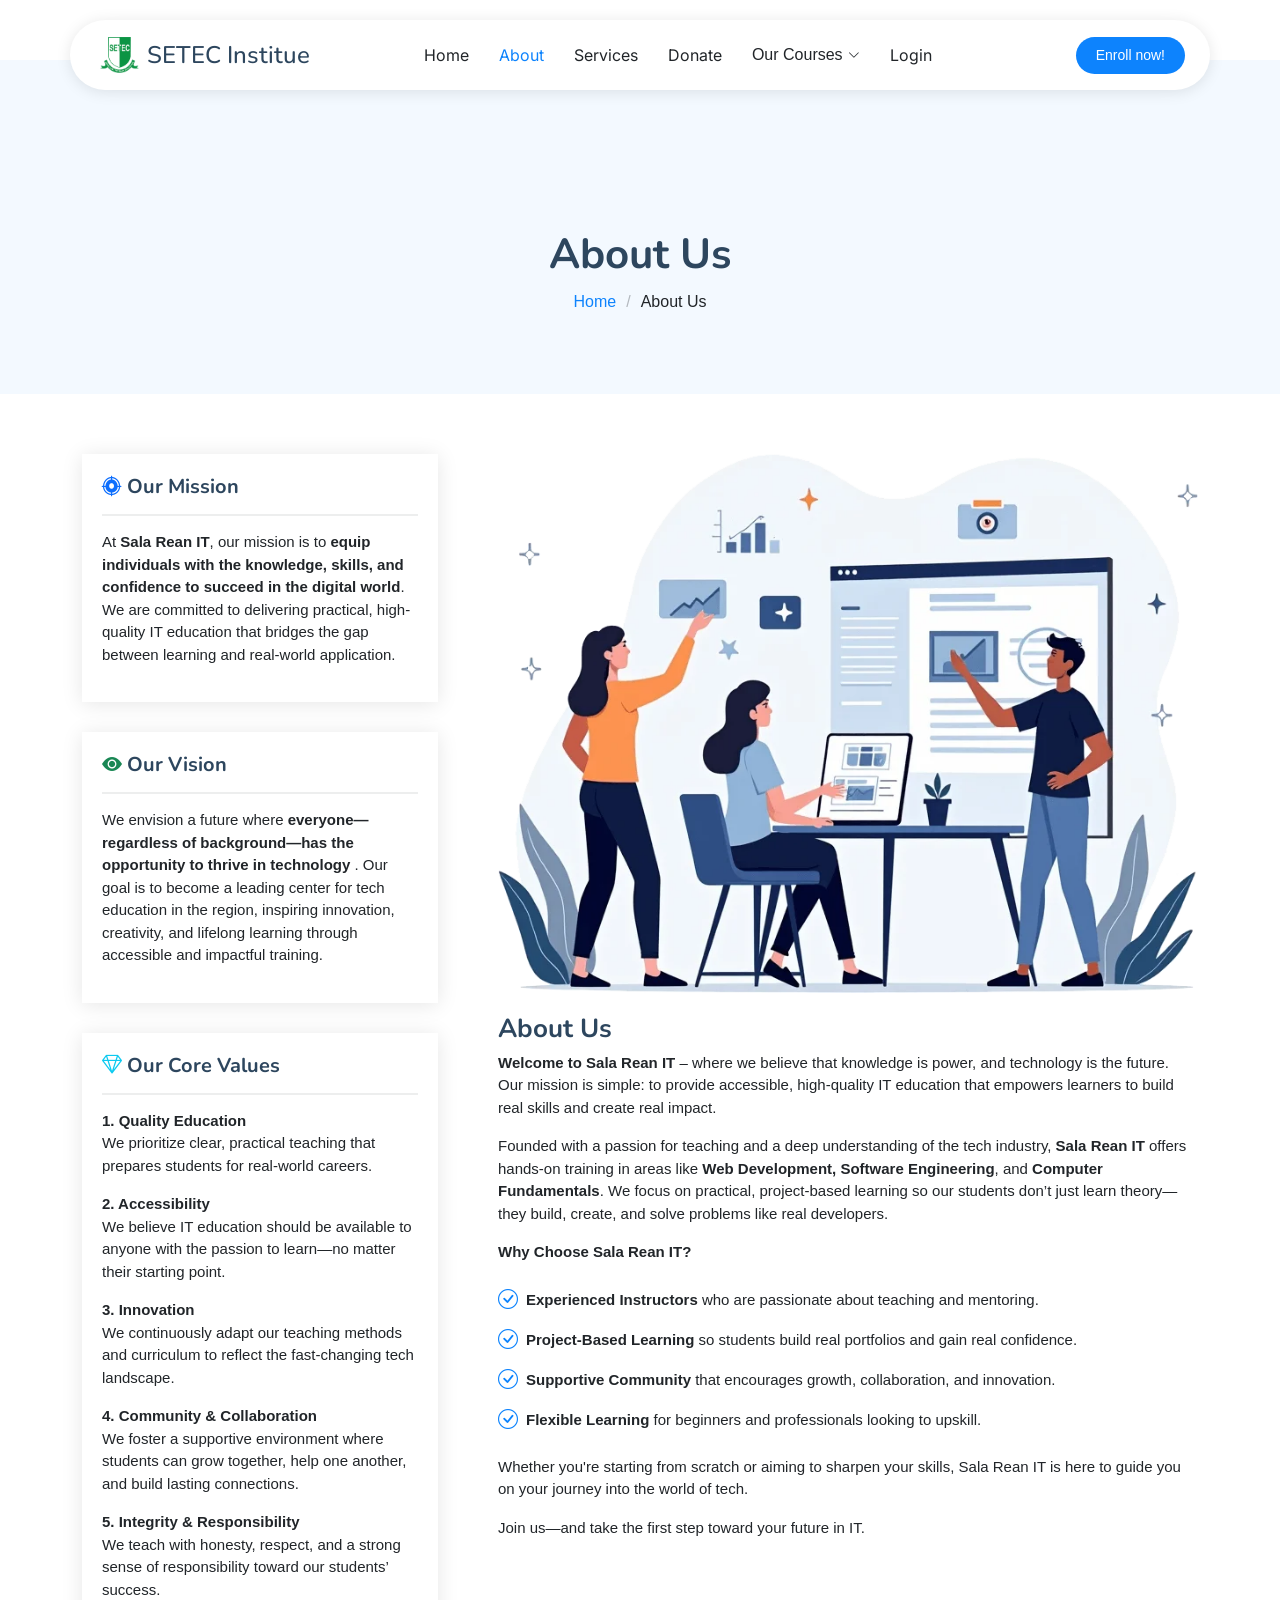
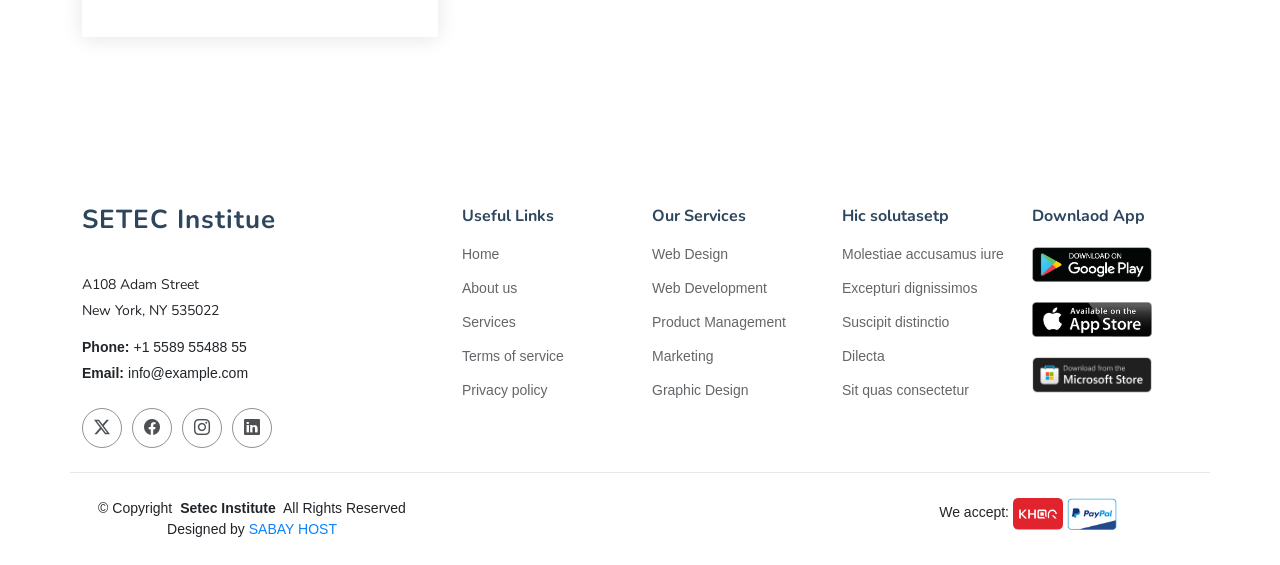
==== commit 052d9d8d: "header dynamic, detail, donate" ====
--- a/about.html
+++ b/about.html
@@ -4,7 +4,7 @@
 <head>
   <meta charset="utf-8">
   <meta content="width=device-width, initial-scale=1.0" name="viewport">
-  <title>Service Details - iLanding Bootstrap Template</title>
+  <title>www.setec.com/about</title>
   <meta name="description" content="">
   <meta name="keywords" content="">
 
--- a/assets/css/main.css
+++ b/assets/css/main.css
@@ -2327,4 +2327,11 @@
 --------------------------------------------------------------*/
 .starter-section {
   /* Add your styles here */
+}
+
+*{
+  font-family: "Saira Stencil One", sans-serif;
+  font-weight: 400;
+  font-style: normal;
+
 }
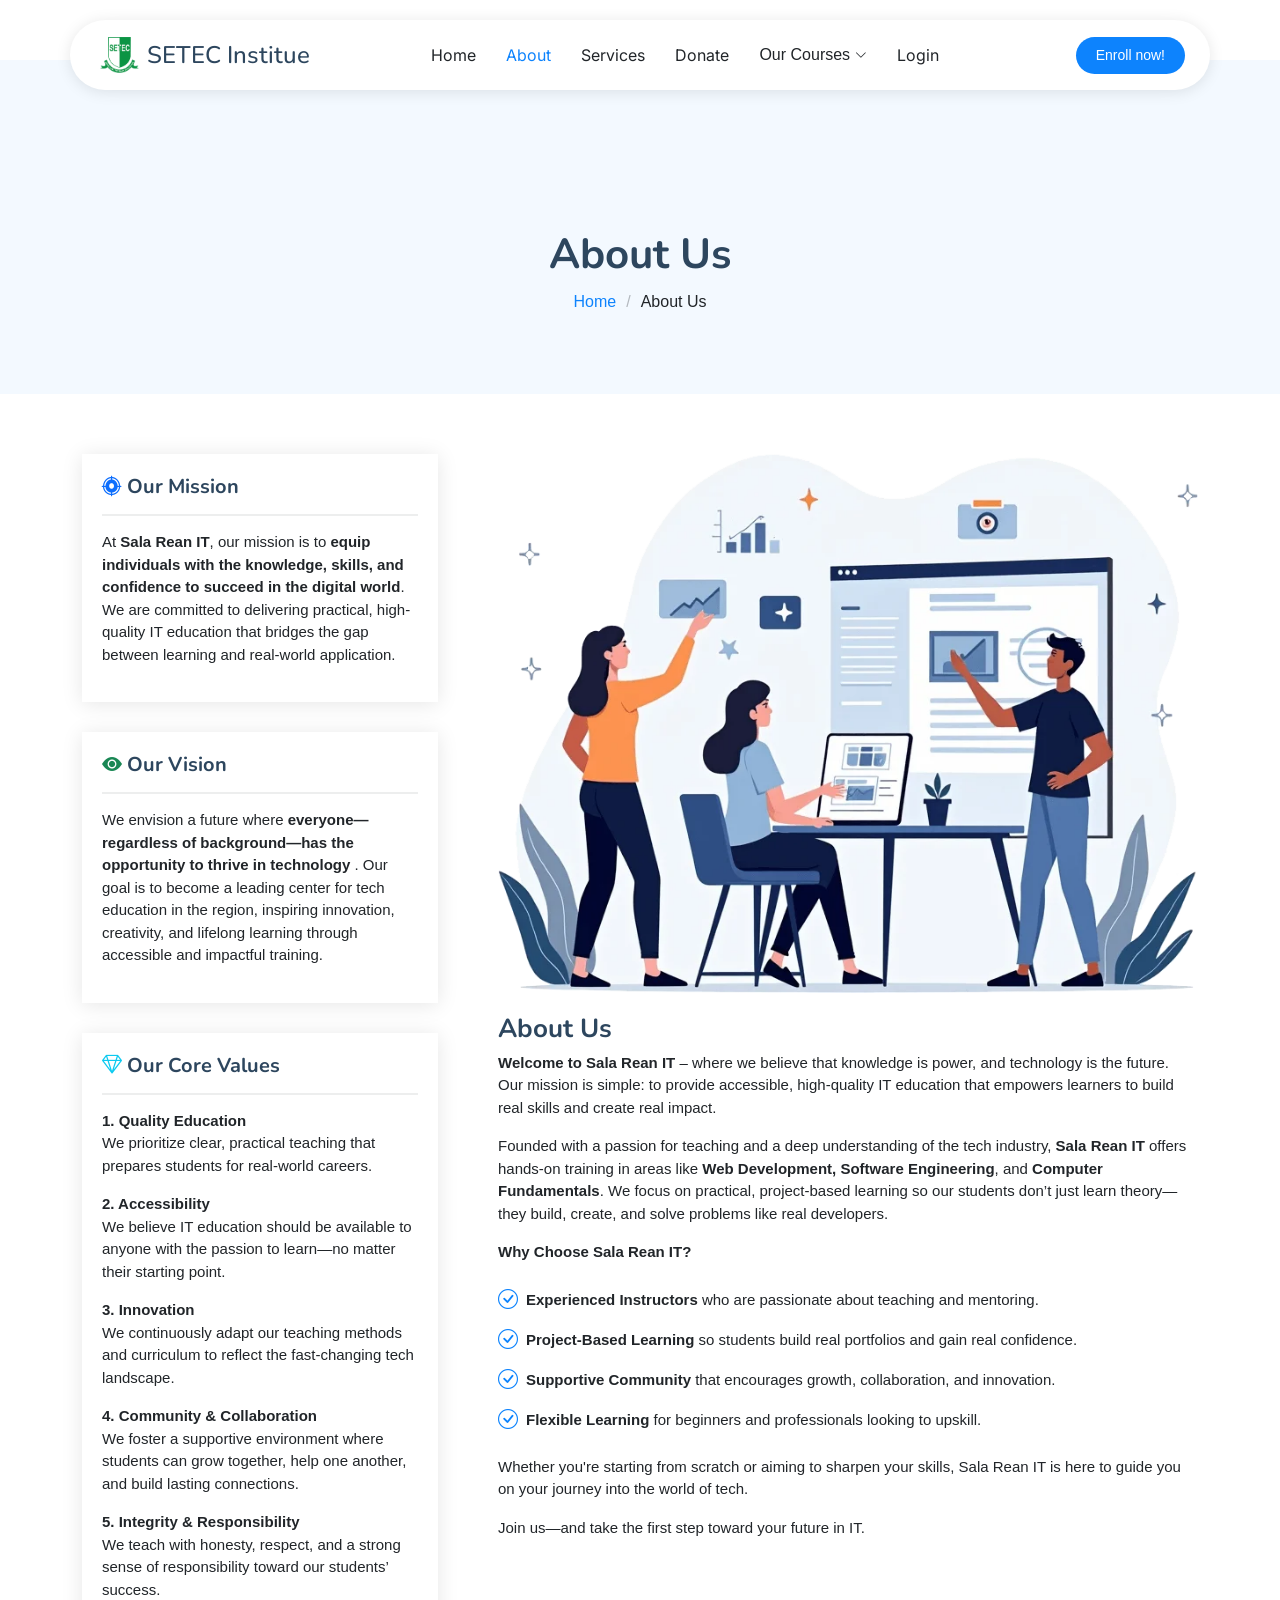
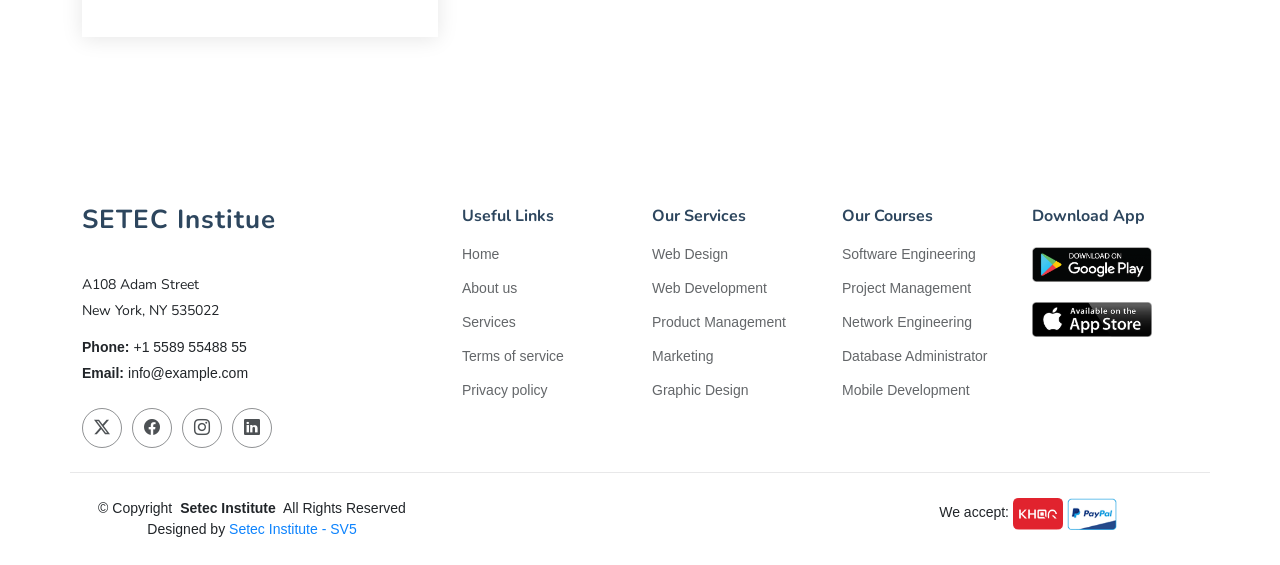
==== commit c4a602f8: "fix dynamic" ====
--- a/about.html
+++ b/about.html
@@ -164,7 +164,8 @@
 
   <!-- Main JS File -->
   <script src="assets/js/main.js"></script>
-  <script type="module" src="components/component.js"></script>
+  <script src="./components/component.js"></script>
+
 
 </body>
 
